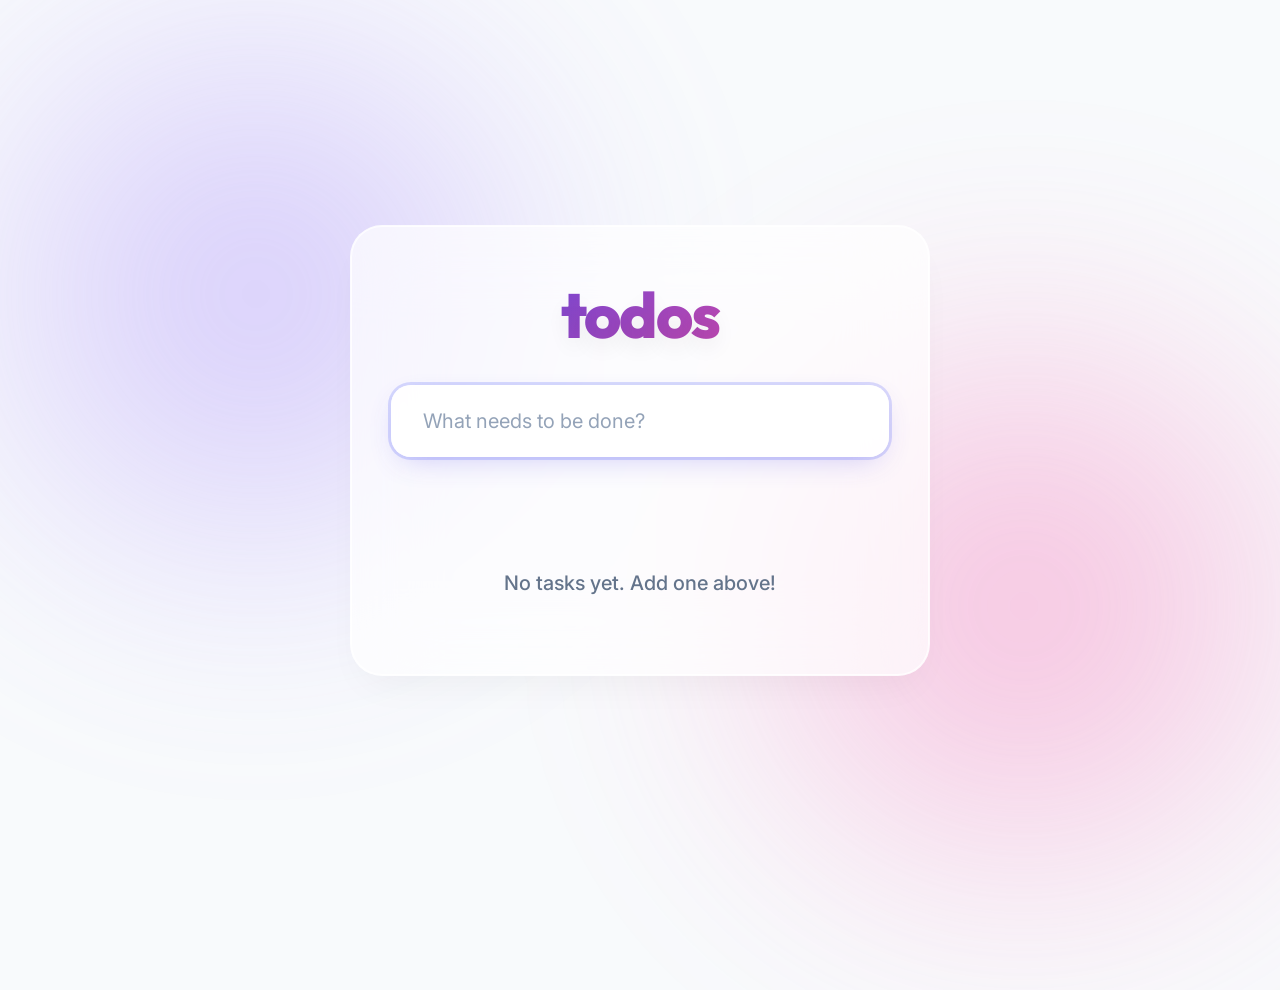
==== index.html @ d6baf58b "." ====
<!DOCTYPE html>
<html lang="en">
<head>
    <meta charset="UTF-8">
    <meta name="viewport" content="width=device-width, initial-scale=1.0">
    <title>MiniFramework • TodoMVC</title>
    <link rel="stylesheet" href="./app/styles.css">
    <link rel="preconnect" href="https://fonts.googleapis.com">
    <link rel="preconnect" href="https://fonts.gstatic.com" crossorigin>
    <link href="https://fonts.googleapis.com/css2?family=Inter:wght@300;400;500;600&family=Outfit:wght@400;700&display=swap" rel="stylesheet">
</head>
<body>
    <div id="app"></div>
    <script type="module" src="./app/main.js"></script>
</body>
</html>
---- app/styles.css ----
@import url('https://fonts.googleapis.com/css2?family=Inter:wght@400;500;600&family=Outfit:wght@500;700;800&display=swap');

:root {
    --primary: #4F46E5;
    --primary-light: #818CF8;
    --secondary: #EC4899;
    --bg-color: #F8FAFC;
    --text-main: #0F172A;
    --text-muted: #64748B;
    --card-bg: rgba(255, 255, 255, 0.7);
    --card-border: rgba(255, 255, 255, 0.5);
    --shadow-soft: 0 20px 40px -15px rgba(0, 0, 0, 0.05);
    --shadow-glow: 0 10px 30px -10px rgba(79, 70, 229, 0.3);
    --radius: 32px;
}

* {
    margin: 0;
    padding: 0;
    box-sizing: border-box;
}

body {
    font-family: 'Inter', sans-serif;
    background-color: var(--bg-color);
    color: var(--text-main);
    min-height: 100vh;
    display: flex;
    justify-content: center;
    align-items: center;
    padding: 40px 20px;
    position: relative;
    overflow-x: hidden;
}

/* Stunning Aurora Background */
body::before, body::after {
    content: '';
    position: absolute;
    width: 60vw;
    height: 60vw;
    border-radius: 50%;
    filter: blur(100px);
    z-index: -1;
    opacity: 0.6;
    animation: drift 15s infinite alternate ease-in-out;
}

body::before {
    top: -10%;
    left: -10%;
    background: radial-gradient(circle, rgba(167,139,250,0.8) 0%, rgba(167,139,250,0) 70%);
}

body::after {
    bottom: -10%;
    right: -10%;
    background: radial-gradient(circle, rgba(244,114,182,0.8) 0%, rgba(244,114,182,0) 70%);
    animation-delay: -5s;
}

@keyframes drift {
    0% { transform: translate(0, 0) scale(1); }
    100% { transform: translate(10%, 10%) scale(1.1); }
}

#app {
    width: 100%;
    max-width: 580px;
    position: relative;
    z-index: 10;
}

.todo-app {
    background: var(--card-bg);
    backdrop-filter: blur(40px);
    -webkit-backdrop-filter: blur(40px);
    border: 1px solid var(--card-border);
    border-radius: var(--radius);
    box-shadow: 
        var(--shadow-soft),
        inset 0 0 0 1px rgba(255, 255, 255, 0.8);
    overflow: hidden;
    animation: bounceIn 0.8s cubic-bezier(0.34, 1.56, 0.64, 1);
}

@keyframes bounceIn {
    0% { opacity: 0; transform: scale(0.9) translateY(30px); }
    100% { opacity: 1; transform: scale(1) translateY(0); }
}

header {
    padding: 48px 40px 32px;
    text-align: center;
}

h1 {
    font-family: 'Outfit', sans-serif;
    font-size: 4rem;
    font-weight: 800;
    background: linear-gradient(135deg, var(--primary), var(--secondary));
    -webkit-background-clip: text;
    background-clip: text;
    color: transparent;
    margin-bottom: 32px;
    letter-spacing: -2px;
    text-shadow: 0 10px 20px rgba(0,0,0,0.05); /* very soft shadow behind text */
}

.new-todo-container {
    position: relative;
}

.new-todo {
    width: 100%;
    padding: 24px 32px;
    font-size: 1.25rem;
    font-family: inherit;
    font-weight: 500;
    background: rgba(255, 255, 255, 0.9);
    border: none;
    border-radius: 20px;
    color: var(--text-main);
    outline: none;
    transition: all 0.3s cubic-bezier(0.4, 0, 0.2, 1);
    box-shadow: 0 4px 6px -1px rgba(0,0,0,0.05), 0 2px 4px -1px rgba(0,0,0,0.03);
}

.new-todo::placeholder {
    color: #94A3B8;
    font-weight: 400;
}

.new-todo:focus {
    transform: translateY(-2px);
    box-shadow: var(--shadow-glow), 0 0 0 3px rgba(129, 140, 248, 0.3);
}

.main {
    position: relative;
}

.todo-list {
    list-style: none;
}

.todo-item {
    display: flex;
    align-items: center;
    padding: 24px 40px;
    border-top: 1px solid rgba(0,0,0,0.04);
    transition: all 0.3s ease;
    background: transparent;
}

.todo-item:hover {
    background: rgba(255, 255, 255, 0.4);
}

.todo-item.completed label {
    text-decoration: line-through;
    color: var(--text-muted);
    opacity: 0.6;
}

.toggle {
    appearance: none;
    -webkit-appearance: none;
    width: 32px;
    height: 32px;
    border: 2px solid #CBD5E1;
    border-radius: 50%;
    margin-right: 24px;
    cursor: pointer;
    position: relative;
    transition: all 0.4s cubic-bezier(0.34, 1.56, 0.64, 1);
    flex-shrink: 0;
    background: white;
}

.toggle:hover {
    border-color: var(--primary-light);
    transform: scale(1.1);
}

.toggle:checked {
    background: var(--primary);
    border-color: var(--primary);
    box-shadow: var(--shadow-glow);
}

.toggle:checked::after {
    content: '';
    position: absolute;
    width: 8px;
    height: 14px;
    border: solid white;
    border-width: 0 3px 3px 0;
    top: 5px;
    left: 10px;
    transform: rotate(45deg);
    animation: checkmark 0.4s cubic-bezier(0.34, 1.56, 0.64, 1);
}

@keyframes checkmark {
    0% { transform: rotate(45deg) scale(0); opacity: 0; }
    100% { transform: rotate(45deg) scale(1); opacity: 1; }
}

.todo-item label {
    flex: 1;
    font-size: 1.25rem;
    font-weight: 500;
    cursor: pointer;
    transition: all 0.3s ease;
    word-break: break-word;
    line-height: 1.5;
}

.destroy {
    background: #FEE2E2;
    border: none;
    color: #EF4444;
    font-size: 1.2rem;
    font-weight: 800;
    width: 40px;
    height: 40px;
    border-radius: 50%;
    cursor: pointer;
    opacity: 0;
    transform: scale(0.8);
    transition: all 0.3s cubic-bezier(0.34, 1.56, 0.64, 1);
    display: flex;
    align-items: center;
    justify-content: center;
}

.todo-item:hover .destroy {
    opacity: 1;
    transform: scale(1);
}

.destroy:hover {
    background: #EF4444;
    color: white;
    transform: scale(1.1) !important;
}

.footer {
    padding: 24px 40px;
    display: flex;
    justify-content: space-between;
    align-items: center;
    font-size: 1rem;
    color: var(--text-muted);
    background: rgba(255, 255, 255, 0.3);
    border-top: 1px solid rgba(0,0,0,0.04);
}

.todo-count strong {
    font-weight: 700;
    color: var(--text-main);
}

.filters {
    display: flex;
    gap: 8px;
    list-style: none;
    background: rgba(255,255,255,0.5);
    padding: 6px;
    border-radius: 20px;
}

.filters a {
    padding: 8px 16px;
    border-radius: 14px;
    text-decoration: none;
    color: var(--text-muted);
    font-weight: 600;
    font-size: 0.95rem;
    transition: all 0.3s ease;
}

.filters a:hover {
    color: var(--text-main);
}

.filters a.selected {
    color: white;
    background: var(--text-main);
    box-shadow: 0 4px 10px rgba(0,0,0,0.1);
}

.clear-completed {
    background: none;
    border: none;
    color: var(--text-muted);
    cursor: pointer;
    font-size: 0.95rem;
    font-weight: 600;
    transition: all 0.3s ease;
    padding: 8px 16px;
    border-radius: 14px;
}

.clear-completed:hover {
    color: #EF4444;
    background: #FEE2E2;
}

.empty-state {
    padding: 80px 40px;
    text-align: center;
    color: var(--text-muted);
    font-size: 1.25rem;
    font-weight: 500;
}
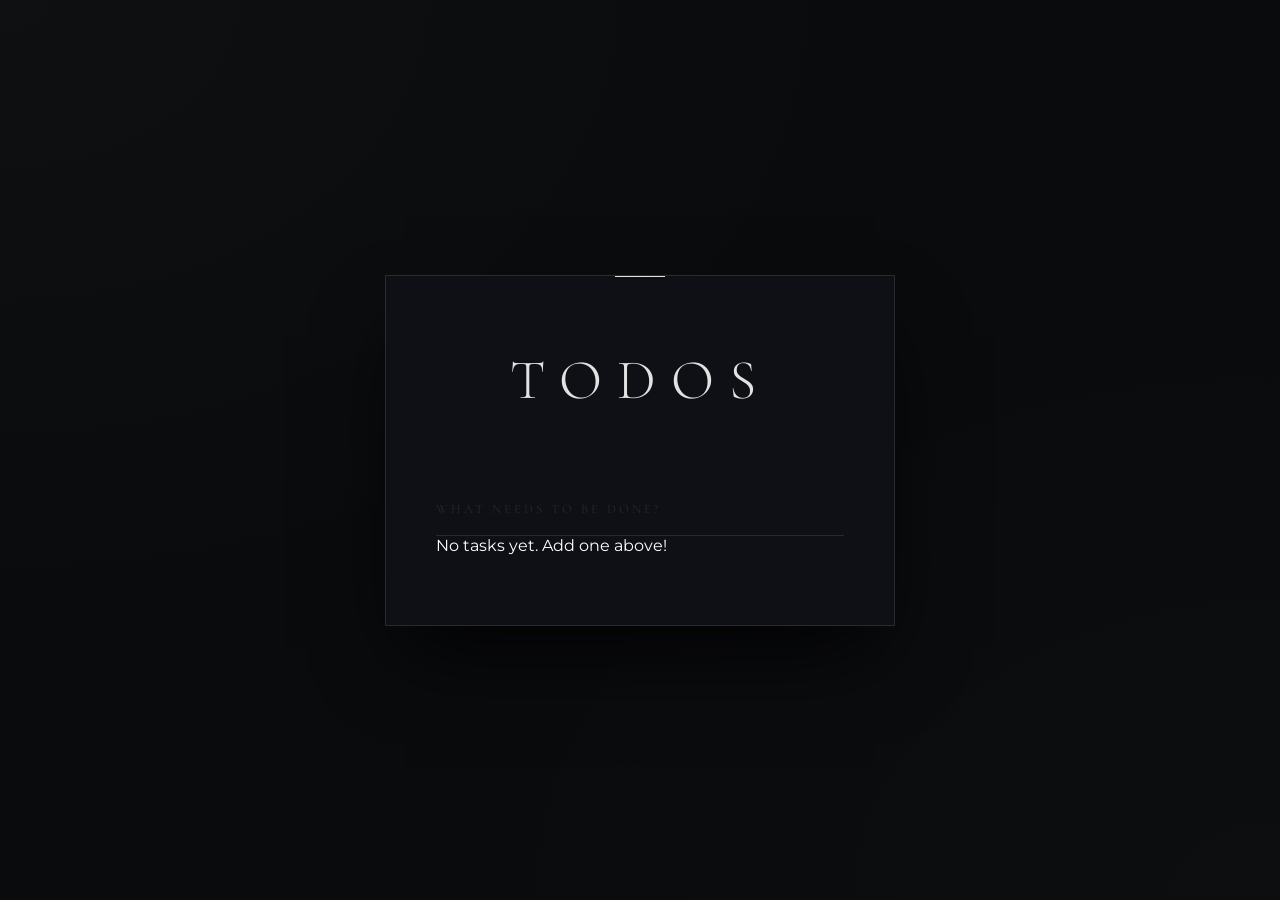
==== commit 9e54498b: "send it to my repisitory" ====
--- a/index.html
+++ b/index.html
@@ -1,16 +1,25 @@
 <!DOCTYPE html>
-<html lang="en">
+<html lang="ru">
+
 <head>
     <meta charset="UTF-8">
     <meta name="viewport" content="width=device-width, initial-scale=1.0">
-    <title>MiniFramework • TodoMVC</title>
-    <link rel="stylesheet" href="./app/styles.css">
+    <title>Elite Task Management</title>
+
     <link rel="preconnect" href="https://fonts.googleapis.com">
     <link rel="preconnect" href="https://fonts.gstatic.com" crossorigin>
-    <link href="https://fonts.googleapis.com/css2?family=Inter:wght@300;400;500;600&family=Outfit:wght@400;700&display=swap" rel="stylesheet">
+    <link
+        href="https://fonts.googleapis.com/css2?family=Cormorant+Garamond:ital,wght@0,300;0,500;1,300&family=Montserrat:wght@100;200;300;400&display=swap"
+        rel="stylesheet">
+
+    <link rel="stylesheet" href="./app/styles.css">
 </head>
+
 <body>
+
     <div id="app"></div>
+
     <script type="module" src="./app/main.js"></script>
 </body>
-</html>
+
+</html>
--- a/app/styles.css
+++ b/app/styles.css
@@ -1,317 +1,250 @@
-@import url('https://fonts.googleapis.com/css2?family=Inter:wght@400;500;600&family=Outfit:wght@500;700;800&display=swap');
+/* ELITE MINIMALISM STYLE */
+@import url('https://fonts.googleapis.com/css2?family=Cormorant+Garamond:ital,wght@0,300;0,500;1,300&family=Montserrat:wght@100;200;300;400&display=swap');
 
 :root {
-    --primary: #4F46E5;
-    --primary-light: #818CF8;
-    --secondary: #EC4899;
-    --bg-color: #F8FAFC;
-    --text-main: #0F172A;
-    --text-muted: #64748B;
-    --card-bg: rgba(255, 255, 255, 0.7);
-    --card-border: rgba(255, 255, 255, 0.5);
-    --shadow-soft: 0 20px 40px -15px rgba(0, 0, 0, 0.05);
-    --shadow-glow: 0 10px 30px -10px rgba(79, 70, 229, 0.3);
-    --radius: 32px;
+    /* Цветовая палитра: Глубокий обсидиан и Платина */
+    --bg-main: #0a0b0d;
+    --card-bg: rgba(15, 17, 22, 0.98);
+    --accent-color: #e2e2e2;
+    /* Платина */
+    --accent-soft: rgba(226, 226, 226, 0.05);
+    --accent-border: rgba(226, 226, 226, 0.12);
+
+    --text-primary: #ffffff;
+    --text-secondary: rgba(255, 255, 255, 0.4);
+
+    --luxury-shadow: 0 40px 80px -20px rgba(0, 0, 0, 0.9);
+    --transition-royal: all 0.6s cubic-bezier(0.16, 1, 0.3, 1);
 }
 
 * {
     margin: 0;
     padding: 0;
     box-sizing: border-box;
+    -webkit-font-smoothing: antialiased;
 }
 
 body {
-    font-family: 'Inter', sans-serif;
-    background-color: var(--bg-color);
-    color: var(--text-main);
+    font-family: 'Montserrat', sans-serif;
+    background-color: var(--bg-main);
+    color: var(--text-primary);
     min-height: 100vh;
     display: flex;
     justify-content: center;
     align-items: center;
-    padding: 40px 20px;
+    overflow-x: hidden;
+    /* Тонкое атмосферное свечение на фоне */
+    background-image:
+        radial-gradient(at 0% 0%, rgba(255, 255, 255, 0.02) 0%, transparent 50%),
+        radial-gradient(at 100% 100%, rgba(255, 255, 255, 0.01) 0%, transparent 50%);
+}
+
+#app {
+    width: 100%;
+    max-width: 550px;
+    padding: 20px;
+}
+
+/* Основная карточка приложения */
+.todo-app {
+    background: var(--card-bg);
+    border: 1px solid var(--accent-border);
+    border-radius: 0;
+    /* Острые углы выглядят дороже и строже */
+    box-shadow: var(--luxury-shadow);
+    backdrop-filter: blur(30px);
     position: relative;
-    overflow-x: hidden;
-}
-
-/* Stunning Aurora Background */
-body::before, body::after {
+    padding: 70px 50px;
+    animation: luxuryFadeIn 1.5s ease-out;
+}
+
+@keyframes luxuryFadeIn {
+    from {
+        opacity: 0;
+        transform: translateY(20px);
+    }
+
+    to {
+        opacity: 1;
+        transform: translateY(0);
+    }
+}
+
+/* Декоративная линия сверху */
+.todo-app::before {
     content: '';
     position: absolute;
-    width: 60vw;
-    height: 60vw;
-    border-radius: 50%;
-    filter: blur(100px);
-    z-index: -1;
-    opacity: 0.6;
-    animation: drift 15s infinite alternate ease-in-out;
-}
-
-body::before {
-    top: -10%;
-    left: -10%;
-    background: radial-gradient(circle, rgba(167,139,250,0.8) 0%, rgba(167,139,250,0) 70%);
-}
-
-body::after {
-    bottom: -10%;
-    right: -10%;
-    background: radial-gradient(circle, rgba(244,114,182,0.8) 0%, rgba(244,114,182,0) 70%);
-    animation-delay: -5s;
-}
-
-@keyframes drift {
-    0% { transform: translate(0, 0) scale(1); }
-    100% { transform: translate(10%, 10%) scale(1.1); }
-}
-
-#app {
-    width: 100%;
-    max-width: 580px;
-    position: relative;
-    z-index: 10;
-}
-
-.todo-app {
-    background: var(--card-bg);
-    backdrop-filter: blur(40px);
-    -webkit-backdrop-filter: blur(40px);
-    border: 1px solid var(--card-border);
-    border-radius: var(--radius);
-    box-shadow: 
-        var(--shadow-soft),
-        inset 0 0 0 1px rgba(255, 255, 255, 0.8);
-    overflow: hidden;
-    animation: bounceIn 0.8s cubic-bezier(0.34, 1.56, 0.64, 1);
-}
-
-@keyframes bounceIn {
-    0% { opacity: 0; transform: scale(0.9) translateY(30px); }
-    100% { opacity: 1; transform: scale(1) translateY(0); }
-}
-
-header {
-    padding: 48px 40px 32px;
+    top: 0;
+    left: 50%;
+    transform: translateX(-50%);
+    width: 50px;
+    height: 1px;
+    background: var(--accent-color);
+}
+
+header h1 {
+    font-family: 'Cormorant Garamond', serif;
+    font-size: 3.5rem;
+    font-weight: 300;
     text-align: center;
-}
-
-h1 {
-    font-family: 'Outfit', sans-serif;
-    font-size: 4rem;
-    font-weight: 800;
-    background: linear-gradient(135deg, var(--primary), var(--secondary));
-    -webkit-background-clip: text;
-    background-clip: text;
-    color: transparent;
-    margin-bottom: 32px;
-    letter-spacing: -2px;
-    text-shadow: 0 10px 20px rgba(0,0,0,0.05); /* very soft shadow behind text */
-}
-
-.new-todo-container {
-    position: relative;
-}
-
+    letter-spacing: 15px;
+    margin-bottom: 60px;
+    color: var(--accent-color);
+    text-transform: uppercase;
+}
+
+/* Поле ввода новой задачи */
 .new-todo {
     width: 100%;
-    padding: 24px 32px;
-    font-size: 1.25rem;
-    font-family: inherit;
-    font-weight: 500;
-    background: rgba(255, 255, 255, 0.9);
+    background: transparent;
     border: none;
-    border-radius: 20px;
-    color: var(--text-main);
+    border-bottom: 1px solid var(--accent-border);
+    padding: 15px 0;
+    font-family: 'Cormorant Garamond', serif;
+    font-style: italic;
+    font-size: 1.6rem;
+    color: var(--text-primary);
     outline: none;
-    transition: all 0.3s cubic-bezier(0.4, 0, 0.2, 1);
-    box-shadow: 0 4px 6px -1px rgba(0,0,0,0.05), 0 2px 4px -1px rgba(0,0,0,0.03);
+    transition: var(--transition-royal);
 }
 
 .new-todo::placeholder {
-    color: #94A3B8;
-    font-weight: 400;
+    color: rgba(255, 255, 255, 0.1);
+    letter-spacing: 3px;
+    font-style: normal;
+    font-size: 0.8rem;
+    text-transform: uppercase;
 }
 
 .new-todo:focus {
-    transform: translateY(-2px);
-    box-shadow: var(--shadow-glow), 0 0 0 3px rgba(129, 140, 248, 0.3);
-}
-
-.main {
-    position: relative;
-}
-
+    border-bottom-color: var(--accent-color);
+    padding-left: 15px;
+}
+
+/* Список дел */
 .todo-list {
+    margin-top: 40px;
     list-style: none;
 }
 
 .todo-item {
     display: flex;
     align-items: center;
-    padding: 24px 40px;
-    border-top: 1px solid rgba(0,0,0,0.04);
-    transition: all 0.3s ease;
-    background: transparent;
+    padding: 25px 0;
+    border-bottom: 1px solid rgba(255, 255, 255, 0.03);
+    transition: var(--transition-royal);
 }
 
 .todo-item:hover {
-    background: rgba(255, 255, 255, 0.4);
-}
-
-.todo-item.completed label {
-    text-decoration: line-through;
-    color: var(--text-muted);
-    opacity: 0.6;
-}
-
+    background: var(--accent-soft);
+    padding-left: 15px;
+}
+
+/* Минималистичный чекбокс */
 .toggle {
     appearance: none;
-    -webkit-appearance: none;
-    width: 32px;
-    height: 32px;
-    border: 2px solid #CBD5E1;
-    border-radius: 50%;
-    margin-right: 24px;
+    width: 18px;
+    height: 18px;
+    border: 1px solid var(--accent-border);
+    margin-right: 25px;
     cursor: pointer;
     position: relative;
-    transition: all 0.4s cubic-bezier(0.34, 1.56, 0.64, 1);
-    flex-shrink: 0;
-    background: white;
-}
-
-.toggle:hover {
-    border-color: var(--primary-light);
-    transform: scale(1.1);
+    transition: var(--transition-royal);
 }
 
 .toggle:checked {
-    background: var(--primary);
-    border-color: var(--primary);
-    box-shadow: var(--shadow-glow);
-}
-
-.toggle:checked::after {
-    content: '';
-    position: absolute;
-    width: 8px;
-    height: 14px;
-    border: solid white;
-    border-width: 0 3px 3px 0;
-    top: 5px;
-    left: 10px;
-    transform: rotate(45deg);
-    animation: checkmark 0.4s cubic-bezier(0.34, 1.56, 0.64, 1);
-}
-
-@keyframes checkmark {
-    0% { transform: rotate(45deg) scale(0); opacity: 0; }
-    100% { transform: rotate(45deg) scale(1); opacity: 1; }
+    background: var(--accent-color);
+    border-color: var(--accent-color);
 }
 
 .todo-item label {
-    flex: 1;
-    font-size: 1.25rem;
-    font-weight: 500;
-    cursor: pointer;
-    transition: all 0.3s ease;
-    word-break: break-word;
-    line-height: 1.5;
-}
-
+    font-weight: 200;
+    font-size: 1.1rem;
+    letter-spacing: 1px;
+    cursor: pointer;
+    transition: var(--transition-royal);
+}
+
+.todo-item.completed label {
+    color: var(--text-secondary);
+    text-decoration: line-through;
+    opacity: 0.3;
+}
+
+/* Кнопка удаления */
 .destroy {
-    background: #FEE2E2;
+    margin-left: auto;
+    background: transparent;
     border: none;
-    color: #EF4444;
-    font-size: 1.2rem;
-    font-weight: 800;
-    width: 40px;
-    height: 40px;
-    border-radius: 50%;
+    color: var(--text-secondary);
+    font-family: 'Montserrat';
+    font-weight: 100;
+    font-size: 0.7rem;
+    letter-spacing: 2px;
+    text-transform: uppercase;
     cursor: pointer;
     opacity: 0;
-    transform: scale(0.8);
-    transition: all 0.3s cubic-bezier(0.34, 1.56, 0.64, 1);
-    display: flex;
-    align-items: center;
-    justify-content: center;
+    transition: var(--transition-royal);
 }
 
 .todo-item:hover .destroy {
     opacity: 1;
-    transform: scale(1);
-}
-
-.destroy:hover {
-    background: #EF4444;
-    color: white;
-    transform: scale(1.1) !important;
-}
-
+}
+
+/* Футер приложения */
 .footer {
-    padding: 24px 40px;
+    margin-top: 50px;
     display: flex;
     justify-content: space-between;
     align-items: center;
-    font-size: 1rem;
-    color: var(--text-muted);
-    background: rgba(255, 255, 255, 0.3);
-    border-top: 1px solid rgba(0,0,0,0.04);
-}
-
-.todo-count strong {
-    font-weight: 700;
-    color: var(--text-main);
+    font-size: 0.65rem;
+    text-transform: uppercase;
+    letter-spacing: 3px;
+    color: var(--text-secondary);
+    border-top: 1px solid rgba(255, 255, 255, 0.05);
+    padding-top: 30px;
 }
 
 .filters {
     display: flex;
-    gap: 8px;
+    gap: 20px;
     list-style: none;
-    background: rgba(255,255,255,0.5);
-    padding: 6px;
-    border-radius: 20px;
 }
 
 .filters a {
-    padding: 8px 16px;
-    border-radius: 14px;
     text-decoration: none;
-    color: var(--text-muted);
-    font-weight: 600;
-    font-size: 0.95rem;
-    transition: all 0.3s ease;
-}
-
-.filters a:hover {
-    color: var(--text-main);
-}
-
+    color: var(--text-secondary);
+    transition: var(--transition-royal);
+    padding-bottom: 2px;
+    border-bottom: 1px solid transparent;
+}
+
+.filters a:hover,
 .filters a.selected {
-    color: white;
-    background: var(--text-main);
-    box-shadow: 0 4px 10px rgba(0,0,0,0.1);
+    color: var(--accent-color);
+    border-bottom-color: var(--accent-color);
 }
 
 .clear-completed {
-    background: none;
+    background: transparent;
     border: none;
-    color: var(--text-muted);
-    cursor: pointer;
-    font-size: 0.95rem;
-    font-weight: 600;
-    transition: all 0.3s ease;
-    padding: 8px 16px;
-    border-radius: 14px;
+    color: var(--text-secondary);
+    text-transform: uppercase;
+    font-size: 0.65rem;
+    letter-spacing: 2px;
+    cursor: pointer;
+    transition: var(--transition-royal);
 }
 
 .clear-completed:hover {
-    color: #EF4444;
-    background: #FEE2E2;
-}
-
-.empty-state {
-    padding: 80px 40px;
-    text-align: center;
-    color: var(--text-muted);
-    font-size: 1.25rem;
-    font-weight: 500;
-}
+    color: #ff4d4d;
+}
+
+/* Тонкий скроллбар */
+::-webkit-scrollbar {
+    width: 2px;
+}
+
+::-webkit-scrollbar-thumb {
+    background: var(--accent-border);
+}
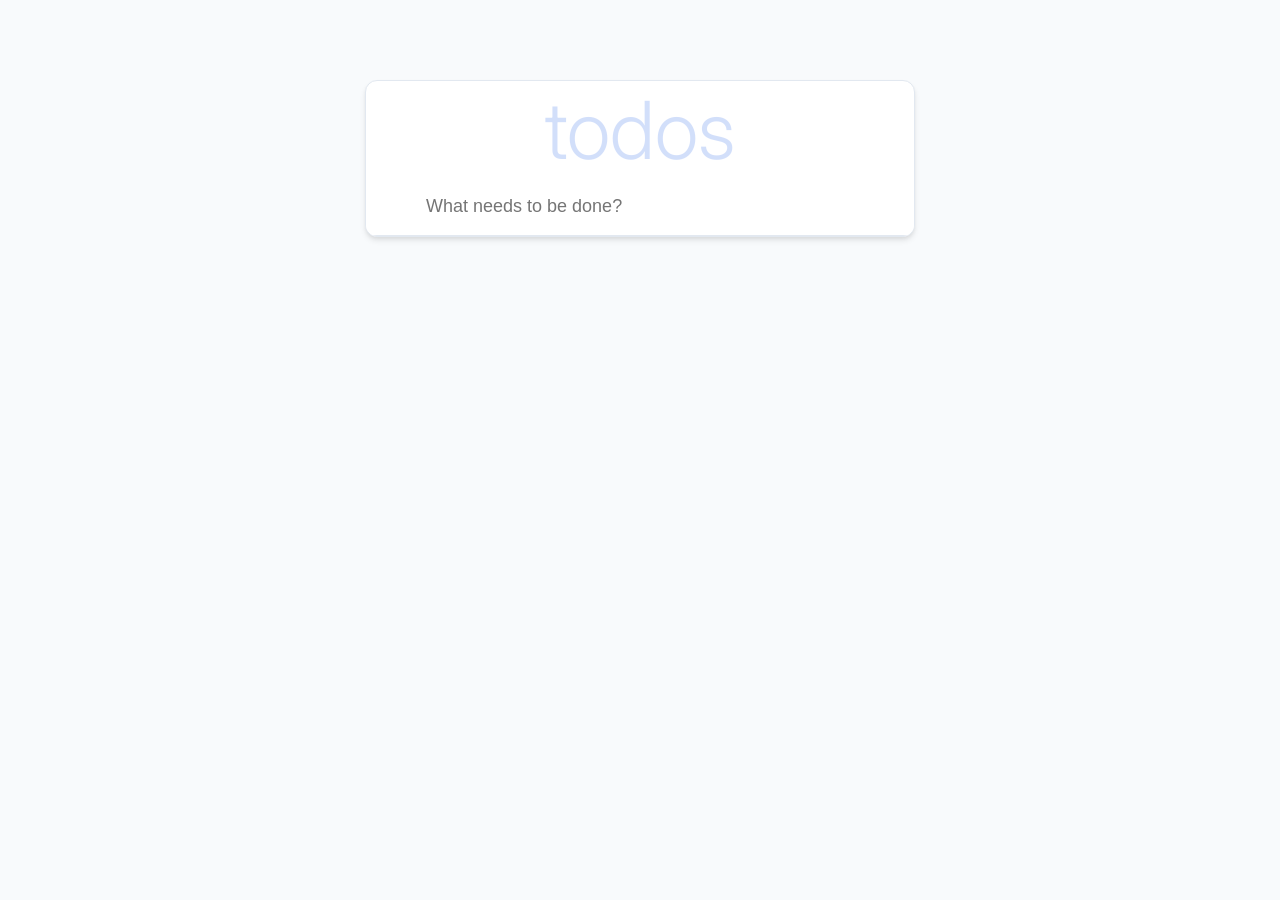
==== commit 5956b3e5: "Complete TodoMVC with classic functionality and modern design" ====
--- a/index.html
+++ b/index.html
@@ -1,25 +1,34 @@
 <!DOCTYPE html>
-<html lang="ru">
-
+<html lang="en">
 <head>
     <meta charset="UTF-8">
     <meta name="viewport" content="width=device-width, initial-scale=1.0">
-    <title>Elite Task Management</title>
-
-    <link rel="preconnect" href="https://fonts.googleapis.com">
-    <link rel="preconnect" href="https://fonts.gstatic.com" crossorigin>
-    <link
-        href="https://fonts.googleapis.com/css2?family=Cormorant+Garamond:ital,wght@0,300;0,500;1,300&family=Montserrat:wght@100;200;300;400&display=swap"
-        rel="stylesheet">
-
-    <link rel="stylesheet" href="./app/styles.css">
+    <title>Mini-Framework TodoMVC</title>
+    <link href="https://fonts.googleapis.com/css2?family=Inter:wght@300;400;500&display=swap" rel="stylesheet">
+    <style>
+        :root { --primary: #2563eb; --text: #1e293b; --border: #e2e8f0; }
+        body { background: #f8fafc; font-family: 'Inter', sans-serif; color: var(--text); display: flex; justify-content: center; margin: 0; }
+        #app { width: 100%; max-width: 550px; margin-top: 80px; padding: 0 20px; }
+        h1 { font-size: 80px; font-weight: 300; text-align: center; color: var(--primary); opacity: 0.2; margin: 0; }
+        .todoapp { background: white; border-radius: 12px; box-shadow: 0 4px 6px -1px rgba(0,0,0,0.1), 0 2px 4px -1px rgba(0,0,0,0.06); overflow: hidden; border: 1px solid var(--border); }
+        .new-todo { width: 100%; padding: 18px 20px 18px 60px; border: none; font-size: 18px; outline: none; border-bottom: 1px solid var(--border); box-sizing: border-box; }
+        .todo-list { list-style: none; padding: 0; margin: 0; }
+        .todo-list li { position: relative; border-bottom: 1px solid var(--border); display: flex; align-items: center; transition: 0.2s; }
+        .todo-list li:last-child { border-bottom: none; }
+        .view { display: flex; align-items: center; width: 100%; padding: 12px 15px; }
+        .toggle { width: 30px; height: 30px; margin-right: 15px; cursor: pointer; accent-color: var(--primary); }
+        label { flex: 1; font-size: 18px; transition: color 0.3s; cursor: pointer; }
+        .completed label { color: #cbd5e1; text-decoration: line-through; }
+        .destroy { color: #f87171; background: none; border: none; font-size: 24px; cursor: pointer; opacity: 0; transition: 0.2s; padding: 0 10px; }
+        li:hover .destroy { opacity: 1; }
+        .edit { display: none; width: 100%; padding: 14px 15px 14px 60px; font-size: 18px; border: 1px solid var(--primary); outline: none; box-sizing: border-box; }
+        li.editing .edit { display: block; }
+        li.editing .view { display: none; }
+        .footer { padding: 10px 15px; color: #64748b; font-size: 14px; text-align: left; border-top: 1px solid var(--border); background: #fcfcfc; }
+    </style>
 </head>
-
 <body>
-
     <div id="app"></div>
-
-    <script type="module" src="./app/main.js"></script>
+    <script type="module" src="src/main.js"></script>
 </body>
-
-</html>+</html>
